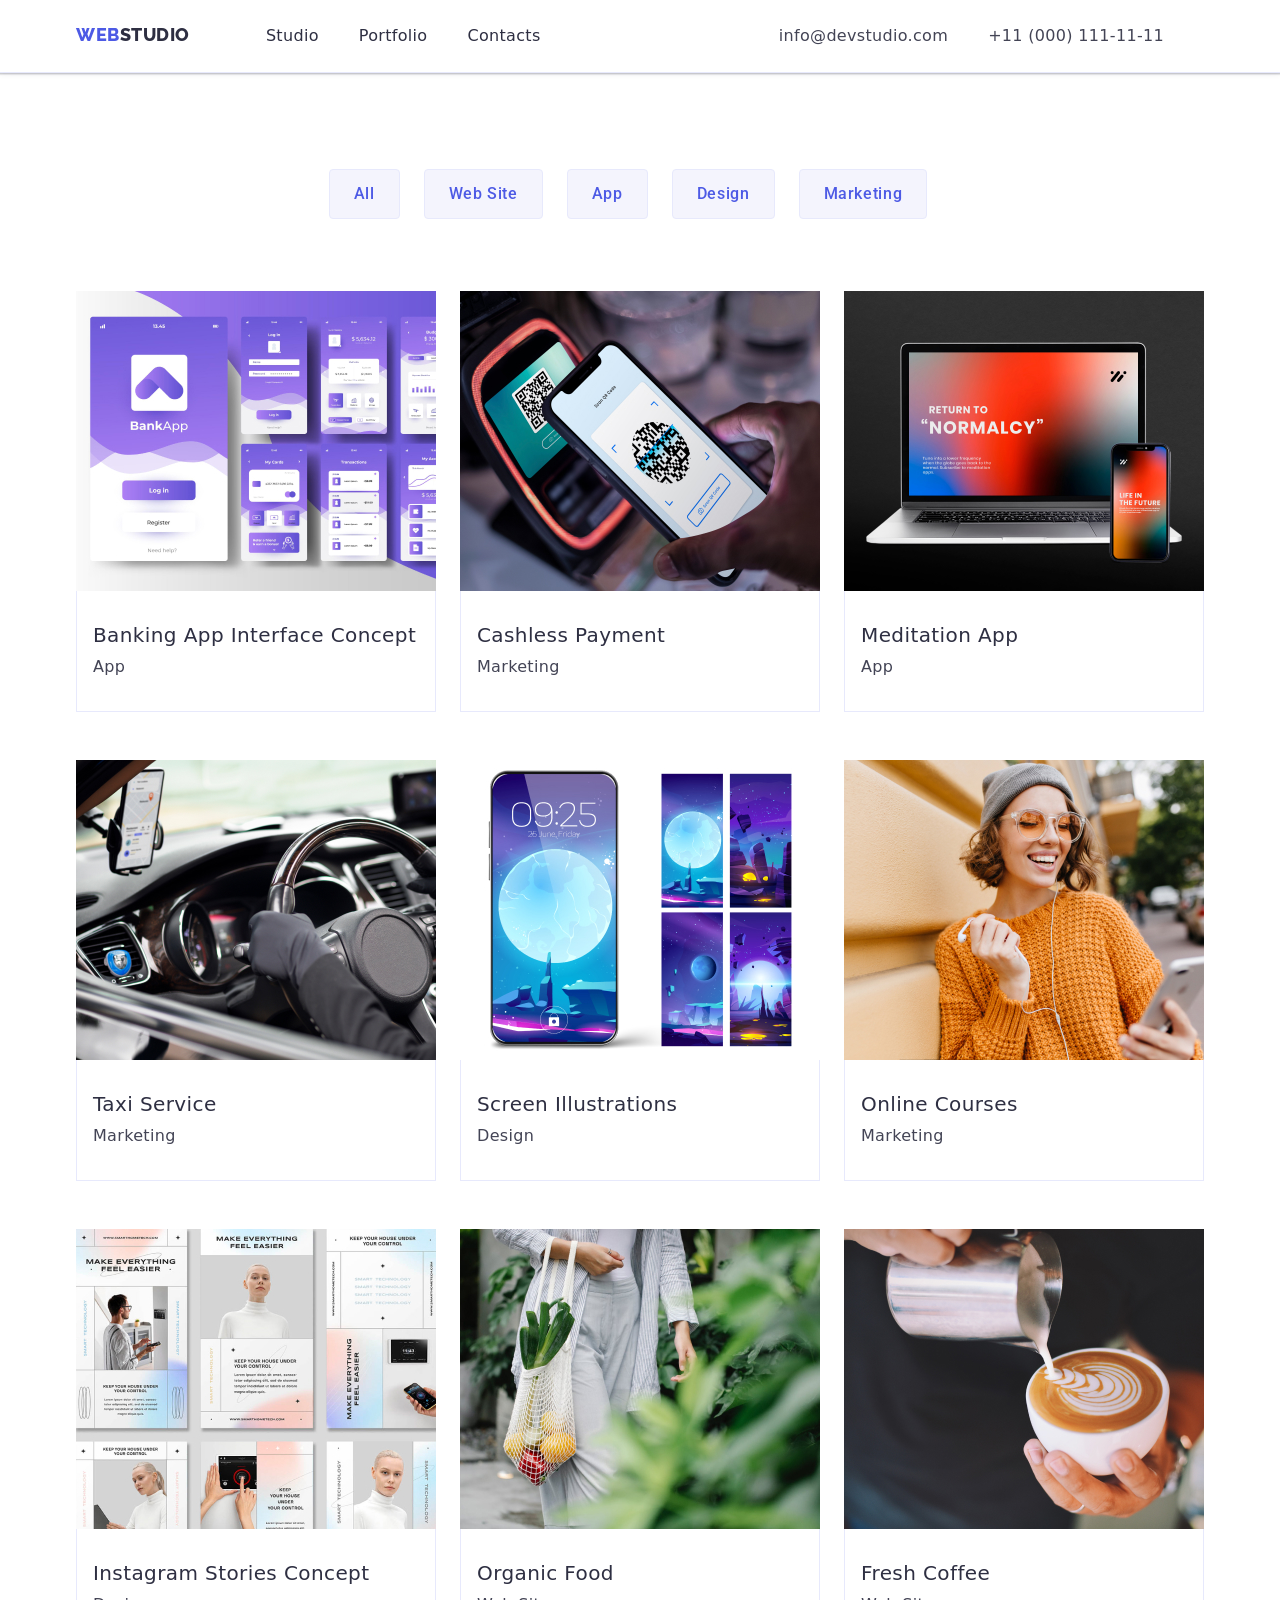
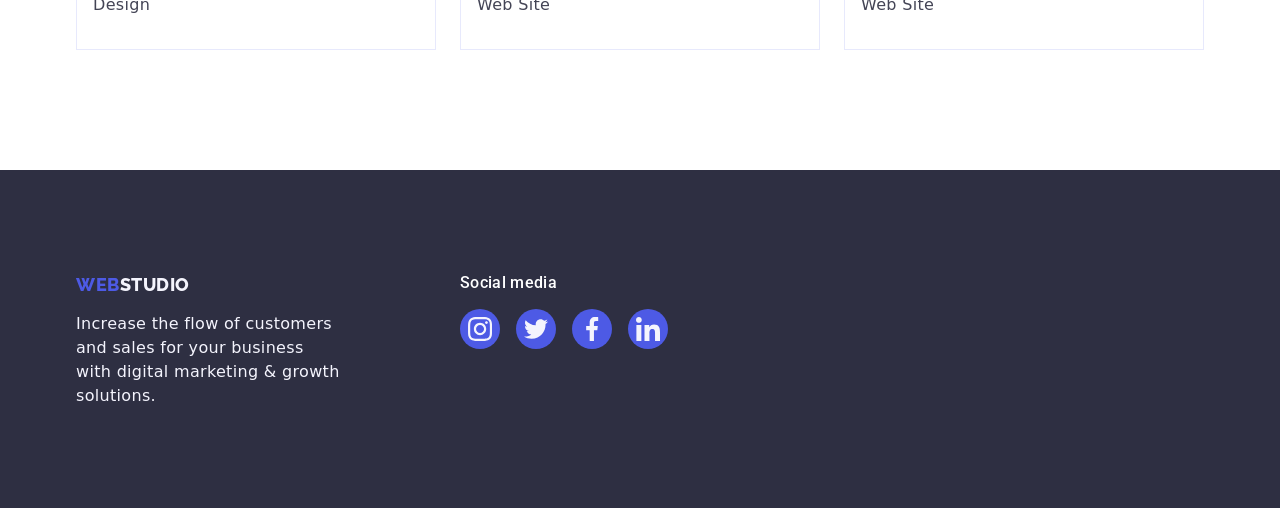
==== portfolio.html @ 23649ca3 "commit" ====
<!DOCTYPE html>
<html lang="en">
  <head>
    <meta charset="UTF-8" />
    <meta http-equiv="X-UA-Compatible" content="IE=edge" />
    <meta name="viewport" content="width=device-width, initial-scale=1.0" />
    <title>Document</title>
    <link rel="stylesheet" href="./css/styles.css" />
    <link rel="preconnect" href="https://fonts.googleapis.com" />
    <link rel="preconnect" href="https://fonts.gstatic.com" crossorigin />
    <link
      href="https://fonts.googleapis.com/css2?family=Montserrat:wght@400;700&family=Roboto:wght@400;500;700&display=swap"
      rel="stylesheet"
    />
    <link rel="preconnect" href="https://fonts.googleapis.com" />
    <link rel="preconnect" href="https://fonts.gstatic.com" crossorigin />
    <link
      href="https://fonts.googleapis.com/css2?family=Montserrat:wght@400;700&family=Raleway:wght@800&family=Roboto:wght@400;500;700&display=swap"
      rel="stylesheet"
    />
    <link
      rel="stylesheet"
      href="https://cdn.jsdelivr.net/npm/modern-normalize@1.1.0/modern-normalize.min.css"
    />
  </head>
  <body>
    <!-- Header -->
    <header class="page-header">
      <div class="container page-header-boxing">
        <nav class="page-nav">
          <a href="./index.html" class="logo link"
            >Web<span class="studio-color">Studio</span></a
          >
          <ul class="menu list">
            <li>
              <a class="menu-item   link" href="./index.html">Studio</a>
            </li>
            <li>
              <a class="menu-item   link" href="./portfolio.html"
                >Portfolio</a
              >
            </li>
            <li>
              <a class="menu-item   link" href="">Contacts</a>
            </li>
          </ul>
        </nav>

        <address class="address">
          <ul class="list">
            <li>
              <a href="mailto:info@devstudio.com" class="link contact"
                >info@devstudio.com</a
              >
            </li>
            <li>
              <a href="tel:+110001111111" class="link contact"
                >+11 (000) 111-11-11</a
              >
            </li>
          </ul>
        </address>
      </div>
    </header>
    <!-- Main -->
    <main>
      <section class="buttons-box">
        <div class="container">
          <h1 hidden>Title hidden</h1>

          <!-- Buttons -->
          <ul class="list buttons-list-portfolio">
            <li>
              <button class="navigation-button" type="button">All</button>
            </li>
            <li>
              <button class="navigation-button" type="button">Web Site</button>
            </li>
            <li>
              <button class="navigation-button" type="button">App</button>
            </li>
            <li>
              <button class="navigation-button" type="button">Design</button>
            </li>
            <li>
              <button class="navigation-button" type="button">Marketing</button>
            </li>
          </ul>
          <!-- Images -->
          <ul class="list portfolio-box">
            <li class="portfolio-item">
              <a class="link portfolio-link-wrapper" href=""
                ><div class="portfolio-img-wrapper">
                  <img
                    src="./images/Banking-app-interface-concept.jpg"
                    alt="Banking App Interface Concept"
                    width="360"
                  />
                  <p class="overlay">
                    14 Stylish and User-Friendly App Design Concepts · Task
                    Manager App · Calorie Tracker App · Exotic Fruit Ecommerce
                    App · Cloud Storage App
                  </p>
                </div>
                <div class="portfolio-picture-descr">
                  <h2 class="small-title">Banking App Interface Concept</h2>
                  <p class="small-descr">App</p>
                </div>
              </a>
            </li>
            <li class="portfolio-item">
              <a class="link portfolio-link-wrapper" href=""
                ><div class="portfolio-img-wrapper">
                  <img
                    src="./images/cashless-payment.jpg"
                    alt="Cashless Payment"
                    width="360"
                  />
                  <p class="overlay">
                    14 Stylish and User-Friendly App Design Concepts · Task
                    Manager App · Calorie Tracker App · Exotic Fruit Ecommerce
                    App · Cloud Storage App
                  </p>
                </div>
                <div class="portfolio-picture-descr">
                  <h2 class="small-title">Cashless Payment</h2>
                  <p class="small-descr">Marketing</p>
                </div>
              </a>
            </li>
            <li class="portfolio-item">
              <a class="link portfolio-link-wrapper" href=""
                ><div class="portfolio-img-wrapper">
                  <img
                    src="./images/meditation-app.jpg"
                    alt="Meditation App"
                    width="360"
                  />
                  <p class="overlay">
                    14 Stylish and User-Friendly App Design Concepts · Task
                    Manager App · Calorie Tracker App · Exotic Fruit Ecommerce
                    App · Cloud Storage App
                  </p>
                </div>
                <div class="portfolio-picture-descr">
                  <h2 class="small-title">Meditation App</h2>
                  <p class="small-descr">App</p>
                </div>
              </a>
            </li>
            <li class="portfolio-item">
              <a class="link portfolio-link-wrapper" href=""
                ><div class="portfolio-img-wrapper">
                  <img
                    src="./images/taxi-service.jpg"
                    alt="Taxi Service"
                    width="360"
                  />
                  <p class="overlay">
                    14 Stylish and User-Friendly App Design Concepts · Task
                    Manager App · Calorie Tracker App · Exotic Fruit Ecommerce
                    App · Cloud Storage App
                  </p>
                </div>
                <div class="portfolio-picture-descr">
                  <h2 class="small-title">Taxi Service</h2>
                  <p class="small-descr">Marketing</p>
                </div>
              </a>
            </li>
            <li class="portfolio-item">
              <a class="link portfolio-link-wrapper" href=""
                ><div class="portfolio-img-wrapper">
                  <img
                    src="./images/screen-illustration.jpg"
                    alt="Screen Illustrations"
                    width="360"
                  />
                  <p class="overlay">
                    14 Stylish and User-Friendly App Design Concepts · Task
                    Manager App · Calorie Tracker App · Exotic Fruit Ecommerce
                    App · Cloud Storage App
                  </p>
                </div>
                <div class="portfolio-picture-descr">
                  <h2 class="small-title">Screen Illustrations</h2>
                  <p class="small-descr">Design</p>
                </div>
              </a>
            </li>
            <li class="portfolio-item">
              <a class="link portfolio-link-wrapper" href=""
                ><div class="portfolio-img-wrapper">
                  <img
                    src="./images/online-courses.jpg"
                    alt="Online Courses"
                    width="360"
                  />
                  <p class="overlay">
                    14 Stylish and User-Friendly App Design Concepts · Task
                    Manager App · Calorie Tracker App · Exotic Fruit Ecommerce
                    App · Cloud Storage App
                  </p>
                </div>
                <div class="portfolio-picture-descr">
                  <h2 class="small-title">Online Courses</h2>
                  <p class="small-descr">Marketing</p>
                </div>
              </a>
            </li>
            <li class="portfolio-item">
              <a class="link portfolio-link-wrapper" href=""
                ><div class="portfolio-img-wrapper"><img
                  src="./images/instagram-stories-concept.jpg"
                  alt="Instagram Stories Concept"
                  width="360"
                />
                <p class="overlay">
                  14 Stylish and User-Friendly App Design Concepts · Task
                  Manager App · Calorie Tracker App · Exotic Fruit Ecommerce App
                  · Cloud Storage App
                </p></div>
                <div class="portfolio-picture-descr">
                  <h2 class="small-title">Instagram Stories Concept</h2>
                  <p class="small-descr">Design</p>
                </div>
              </a>
            </li>
            <li class="portfolio-item">
              <a class="link portfolio-link-wrapper " href=""
                ><div class="portfolio-img-wrapper"><img
                  src="./images/organic-food.jpg"
                  alt="Organic Food"
                  width="360"
                />
                <p class="overlay">
                  14 Stylish and User-Friendly App Design Concepts · Task
                  Manager App · Calorie Tracker App · Exotic Fruit Ecommerce App
                  · Cloud Storage App
                </p></div>
                <div class="portfolio-picture-descr">
                  <h2 class="small-title">Organic Food</h2>
                  <p class="small-descr">Web Site</p>
                </div>
              </a>
            </li>
            <li class="portfolio-item">
              <a class="link portfolio-link-wrapper " href=""
                ><div class="portfolio-img-wrapper"><img
                  src="./images/fresh-coffee.jpg"
                  alt="Fresh Coffee"
                  width="360"
                />
                <p class="overlay">
                  14 Stylish and User-Friendly App Design Concepts · Task
                  Manager App · Calorie Tracker App · Exotic Fruit Ecommerce App
                  · Cloud Storage App
                </p></div>
                <div class="portfolio-picture-descr">
                  <h2 class="small-title">Fresh Coffee</h2>
                  <p class="small-descr">Web Site</p>
                </div>
              </a>
            </li>
          </ul>
        </div>
      </section>
    </main>
    <!-- Footer -->
    <footer class="page-footer section">
      <div class="container webstudio-container">
        <section class="websudio">
          <a href="./index.html" class="logo link"
            >Web<span class="studio-color-dark-theme">Studio</span></a
          >
          <p class="small-descr small-descr-dark-theme footer-descr">
            Increase the flow of customers and sales for your business with
            digital marketing & growth solutions.
          </p>
        </section>
        <section class="links">
          <a class="footer-header">Social media</a>
          <ul class="footer-links">
            <li class="our-team-link-item list">
              <a class="our-team-link" href=""
                ><svg class="our-team-soc-icon" width="24px" height="24px">
                  <use href="./images/icons.svg#icon-instagram"></use>
                </svg>
              </a>
            </li>
            <li class="our-team-link-item list">
              <a class="our-team-link" href=""
                ><svg class="our-team-soc-icon" width="24px" height="24px">
                  <use href="./images/icons.svg#icon-twitter"></use></svg
              ></a>
            </li>
            <li class="our-team-link-item list">
              <a class="our-team-link" href=""
                ><svg class="our-team-soc-icon" width="24px" height="24px">
                  <use href="./images/icons.svg#icon-facebook"></use></svg
              ></a>
            </li>
            <li class="our-team-link-item list">
              <a class="our-team-link" href=""
                ><svg class="our-team-soc-icon" width="24px" height="24px">
                  <use href="./images/icons.svg#icon-linkedin"></use></svg
              ></a>
            </li>
          </ul>
        </section>
      </div>
    </footer>
  </body>
</html>
---- css/styles.css ----
body {
  font-family: "Roboto", sans-serif;
}

/* ==================ERASING STYLES================== */
*,
*::before,
*::after {
  box-sizing: border-box;
}
h1,
h2,
body,
p {
  margin: 0;
}
address {
  font-style: normal;
}
img {
  display: block;
}
ul,
li {
  text-decoration: none;
  margin: 0;
  padding-left: 0;
}

button {
  cursor: pointer;
}

/* ==================ELEMENTS================== */
:root {
  --small-text-color: #2e2f42;
  --background-color: #ffffff;
  --hover-and-focus-color: #404bbf;
  --blue-button-and-logo-color: #4d5ae5;
  --small-text-dark-theme-color: #f4f4fd;
  --green-icon-focus-hover-color: #31d0aa;
}
/* ==================COMPONENTS================== */
.secondary-title {
  font-size: 36px;
  line-height: 1.11;
  /* identical to box height, or 111% */

  text-align: center;
  letter-spacing: 0.02em;
  text-transform: capitalize;

  color: var(--small-text-color);
}
.studio-color {
  color: var(--small-text-color);
}
.small-title {
  font-weight: 500;
  font-size: 20px;
  line-height: 1.2;

  letter-spacing: 0.02em;
  color: var(--small-text-color);
}
.small-descr {
  font-weight: 400;
  font-size: 16px;
  line-height: 1.5;
  /* or 150% */

  letter-spacing: 0.02em;

  /* SLATE */

  color: #434455;
}
.small-descr-dark-theme {
  color: var(--small-text-dark-theme-color);
}
.studio-color-dark-theme {
  color: var(--small-text-dark-theme-color);
}

/* ==================Header================== */

.logo {
  font-family: "Raleway", sans-serif;
  font-weight: 800;
  font-size: 18px;
  letter-spacing: 0.03em;
  line-height: 1.17;
  text-decoration: none;
  text-transform: uppercase;
  color: var(--blue-button-and-logo-color);
}
.menu-item {
  font-weight: 500;
  font-size: 16px;
  line-height: 1.5;
  letter-spacing: 0.02em;
  color: var(--small-text-color);
}
.contact {
  font-style: normal;
  font-weight: 400;
  font-size: 16px;
  line-height: 1.5;

  letter-spacing: 0.02em;
  color: #434455;
}

.menu-item:hover,
.menu-item:focus,
.contact:hover,
.contact:focus {
  color: var(--hover-and-focus-color);
}
.list {
  list-style: none;
}
.link {
  text-decoration: none;
}

/* ==================Hero================== */

.main-title {
  font-size: 56px;
  line-height: 1.07;
  letter-spacing: 0.02em;

  color: var(--background-color);
}
.hero-button {
  width: 169px;
  height: 56px;

  font-family: "Roboto", sans-serif;
  font-style: normal;
  background: var(--blue-button-and-logo-color);
  box-shadow: 0px 4px 4px rgba(0, 0, 0, 0.15);
  border-radius: 4px;

  font-weight: 500;
  font-size: 16px;
  line-height: 1.5;
  letter-spacing: 0.04em;

  color: white;
}
.hero-button:hover,
.hero-button:focus {
  background-color: var(--hover-and-focus-color);
}

/* ==================MAIN================== */
.our-team-list-item {
  background-color: var(--background-color);
}

/* ==================FOOTER================== */

.page-footer {
  line-height: 1.17;
  letter-spacing: 0.03em;
  color: var(--blue-button-and-logo-color);

  /* NAVY BLUE */

  background: var(--small-text-color);
}

/* ==================BOXING PORTFOLIO================== */
.container {
  width: 1158px;
  padding-left: 15px;
  padding-right: 15px;
  margin: 0 auto;
}
.page-footer p {
  max-width: 264px;
}

.page-header {
  padding-top: 24px;
  padding-bottom: 24px;
  margin: 0 auto;

  border-bottom: 1px solid #e7e9fc;
  box-shadow: 0px 2px 1px rgba(46, 47, 66, 0.08),
    0px 1px 1px rgba(46, 47, 66, 0.16), 0px 1px 6px rgba(46, 47, 66, 0.08);
}

.page-header-boxing {
  justify-content: space-between;
  display: flex;
  align-items: center;
}
.menu,
.page-nav,
.list {
  display: flex;
}
.logo {
  margin-right: 76px;
}
.menu-item,
.contact {
  margin-right: 40px;
}
.buttons-list-portfolio {
  justify-content: center;
}
.navigation-button {
  margin-right: 24px;
  text-align: center;
  padding: 12px 24px;
}
.portfolio-box {
  padding-bottom: 120px;
}
.buttons-box {
  padding-top: 96px;
}
.portfolio-picture-descr {
  padding: 32px 0 32px 16px;
  border-bottom: 1px solid #e7e9fc;
  border-right: 1px solid #e7e9fc;
  border-left: 1px solid #e7e9fc;
}
.portfolio-box {
  margin-top: 72px;
  display: flex;
  flex-wrap: wrap;

  gap: 48px 24px;
}

.page-footer {
  padding-top: 104px;
  padding-bottom: 100px;
}
.page-footer p {
  margin-top: 16px;
}
.small-title {
  margin-bottom: 8px;
}
/* ==================BOXING INDEX================== */
.hero {
  text-align: center;
  padding-top: 188px;
  padding-bottom: 188px;
}
.our-team-list-item h3 {
  margin-top: 32px;
}
.hero-button {
  margin-top: 48px;
}
.small-descr-section {
  padding-top: 120px;
  padding-bottom: 120px;
}

.small-descr-section-item:nth-child(-n + 3) {
  margin-right: 24px;
}
.small-descr-section-item {
  width: 264px;
}

.what-are-we-doing {
  padding-bottom: 120px;
}
.secondary-title {
  margin-bottom: 72px;
}
.what-are-we-doing-item {
  border: 1px solid #e7e9fc;
  margin-right: 24px;
}

.our-team {
  margin: 0 auto;
  background-color: var(--small-text-dark-theme-color);
  padding-top: 120px;
  padding-bottom: 120px;
}
.our-team-list-item {
  margin-right: 24px;
  box-shadow: 0px 1px 6px rgba(46, 47, 66, 0.08),
    0px 1px 1px rgba(46, 47, 66, 0.16), 0px 2px 1px rgba(46, 47, 66, 0.08);
  border-radius: 0px 0px 4px 4px;
  text-align: center;
  padding-bottom: 32px;
}
.links {
  margin-left: 120px;
}
.footer-links {
  margin-top: 16px;
}

.footer-header {
  font-family: "Roboto";
  font-weight: 500;
  font-size: 16px;

  letter-spacing: 0.02em;

  color: var(--background-color);
}

/* ==================PORTFOLIO================== */
.navigation-button {
  font-family: "Roboto", sans-serif;
  font-style: normal;

  font-weight: 500;
  font-size: 16px;
  line-height: 1.5;
  letter-spacing: 0.04em;

  /* CLOUD */

  background: var(--small-text-dark-theme-color);
  /* CORNFLOWER */

  border: 1px solid #e7e9fc;
  border-radius: 4px;

  color: var(--blue-button-and-logo-color);
}
.portfolio-item:hover,
.portfolio-item:focus {
  box-shadow: 0px 1px 6px rgba(46, 47, 66, 0.08),
    0px 1px 1px rgba(46, 47, 66, 0.16), 0px 2px 1px rgba(46, 47, 66, 0.08);
}
.navigation-button:hover,
.navigation-button:focus {
  color: var(--background-color);
  background-color: var(--hover-and-focus-color);
  box-shadow: 0px 1px 6px rgba(46, 47, 66, 0.08),
    0px 1px 1px rgba(46, 47, 66, 0.16), 0px 2px 1px rgba(46, 47, 66, 0.08);
}

/* ==================IMAGES AND VECTOR================== */
.hero {
  max-width: 1400px;
  margin: 0 auto;
  background-image: linear-gradient(
      rgba(46, 47, 66, 0.7),
      rgba(46, 47, 66, 0.7)
    ),
    url("../images/hero-image.png");
  background-repeat: no-repeat;
  background-position: center;
  background-size: cover;
}
.small-text-image {
  width: 264px;
  height: 112px;
  background-color: rgba(244, 244, 253, 1);
  display: flex;
  justify-content: center;
  align-items: center;
  border-radius: 4px;
}
.small-text-icon {
  width: 64px;
  height: 60px;
}
.our-team-links {
  margin-top: 8px;
  display: flex;
  justify-content: center;
}
.our-team .our-team-link-item:nth-child(-n + 3) {
  margin-right: 24px;
}

.links .our-team-link-item:nth-child(-n + 3) {
  margin-right: 16px;
}
.our-team-link-item {
  width: 40px;
  height: 40px;
}
.our-team-link {
  width: 100%;
  height: 100%;
  border-radius: 50%;
  background-color: var(--blue-button-and-logo-color);
  display: flex;
  align-items: center;
  justify-content: center;
}
.customers-section {
  padding-top: 120px;
  padding-bottom: 120px;
}
.our-team-soc-icon {
  fill: var(--small-text-dark-theme-color);
}
.our-team-link:hover,
.our-team-link:focus {
  background-color: var(--hover-and-focus-color);
}
.footer-links .our-team-link:hover,
.footer-links .our-team-link:focus {
  background-color: var(--green-icon-focus-hover-color);
}
.customers-list {
  display: flex;
  justify-content: space-between;
}
.customers-item {
  width: 168px;
  height: 88px;
}
.customers-item:nth-child(-n + 5) {
  margin-right: 24px;
}
.customers-link {
  width: 100%;
  height: 100%;
  display: flex;
  justify-content: center;
  align-items: center;
  padding: 16px 32px;
  border: 1px solid #8e8f99;
  border-radius: 4px;
  color: #8e8f99;
}
.customers-icon {
  fill: currentColor;
}
.customers-link:hover,
.customers-link:focus {
  color: var(--hover-and-focus-color);
  border-color: var(--hover-and-focus-color);
}
.footer-links {
  display: flex;
}
.webstudio-container {
  display: flex;
}

/* ==================ANIMATION AND OVERLAYS================== */
.overlay {
  font-weight: 400px;
  font-size: 16px;
  line-height: 24px;
  letter-spacing: 0.02em;
  transform: translate(0, 100%);
  transition: transform 250ms cubic-bezier(0.4, 0, 0.2, 1);

  padding-top: 40px;
  padding-left: 32px;
  padding-right: 32px;

  background-color: var(--blue-button-and-logo-color);
  color: var(--small-text-dark-theme-color);
  position: absolute;
  left: 0;
  top: 0;
  height: 100%;
  width: 100%;
}
.portfolio-img-wrapper {
  position: relative;
  overflow: hidden;
}
.portfolio-link-wrapper:hover .overlay,
.portfolio-link-wrapper:focus .overlay {
  transform: translate(0, 0);
}

.menu-item::after {
  content: '';
  position: absolute;
  width: 0;
  height: 4px;
  bottom: -20px;
  right: 0;
  background: var(--hover-and-focus-color);
  border-radius: 2px;
  transition: width 0.5s, left 0.5s;
}
.menu-item{
  position: relative;
}
.menu-item:hover::after{
  width: 100%;
  left: 0;
}
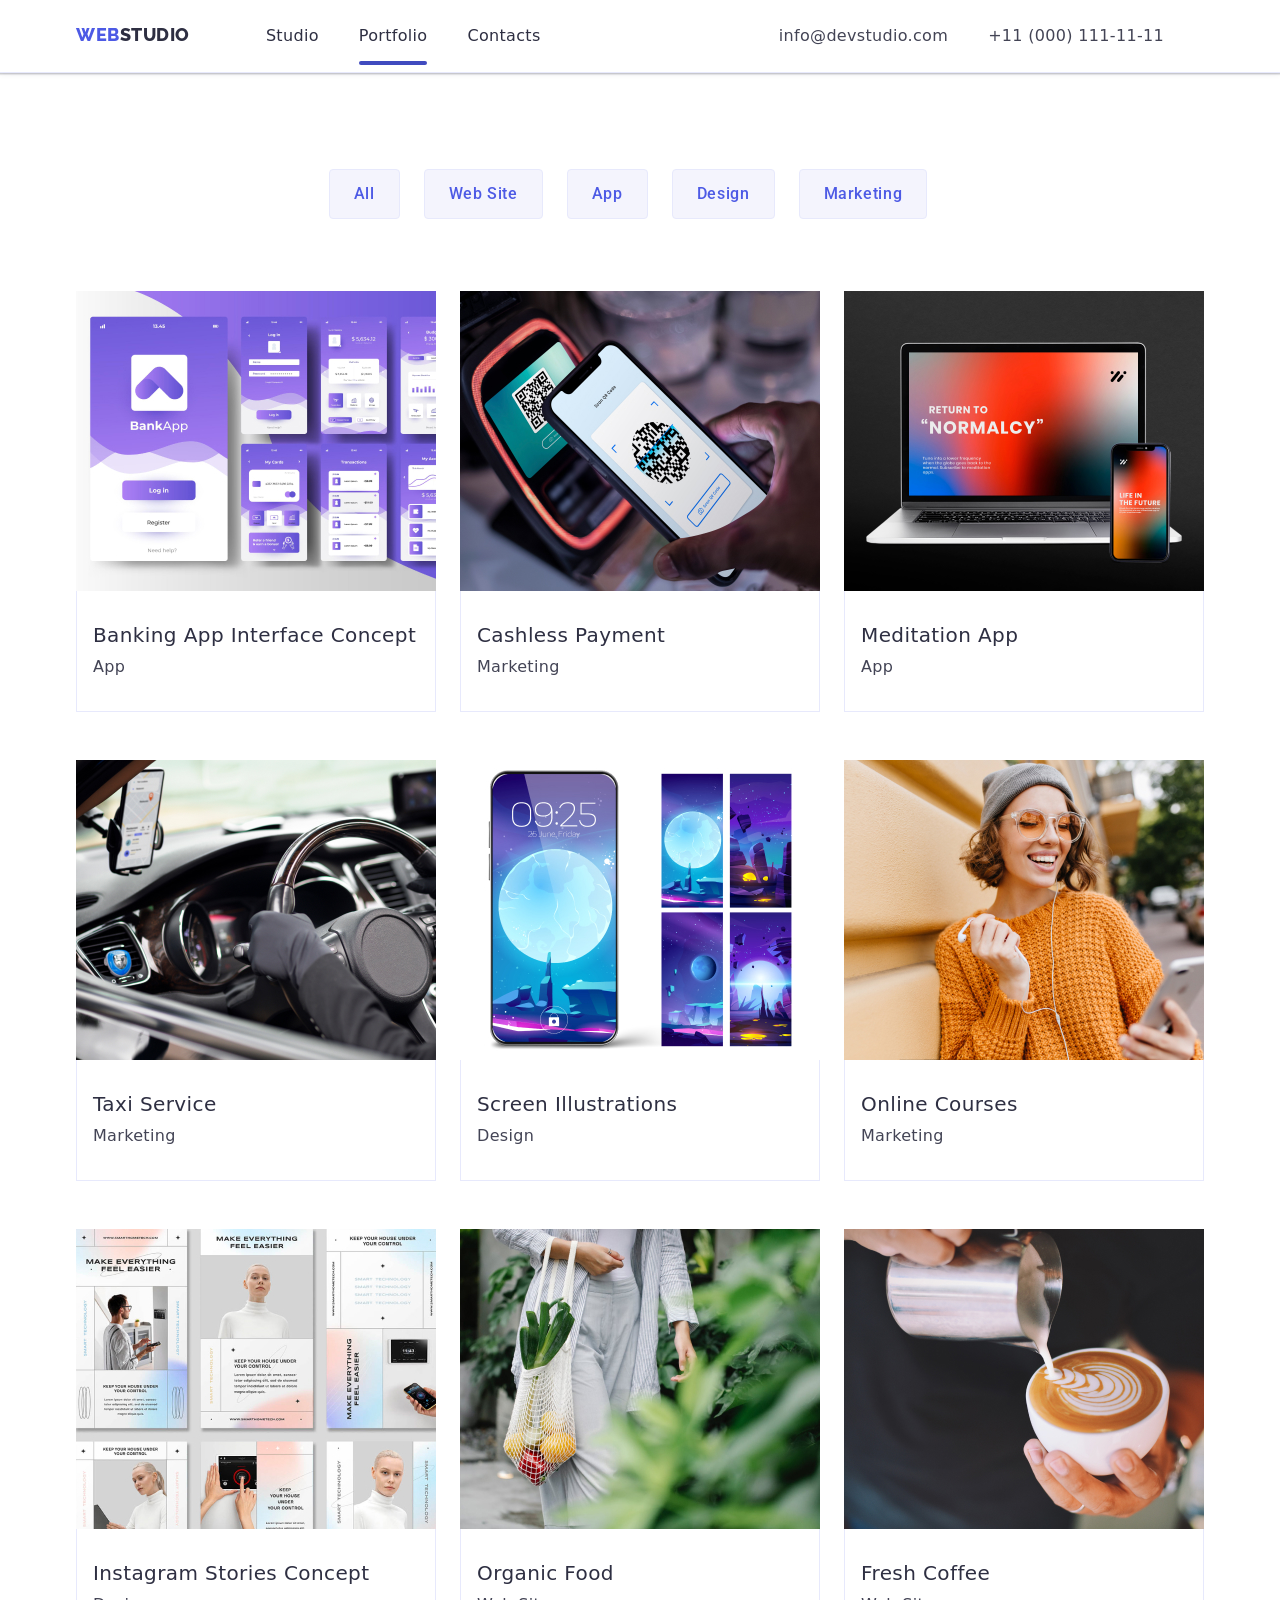
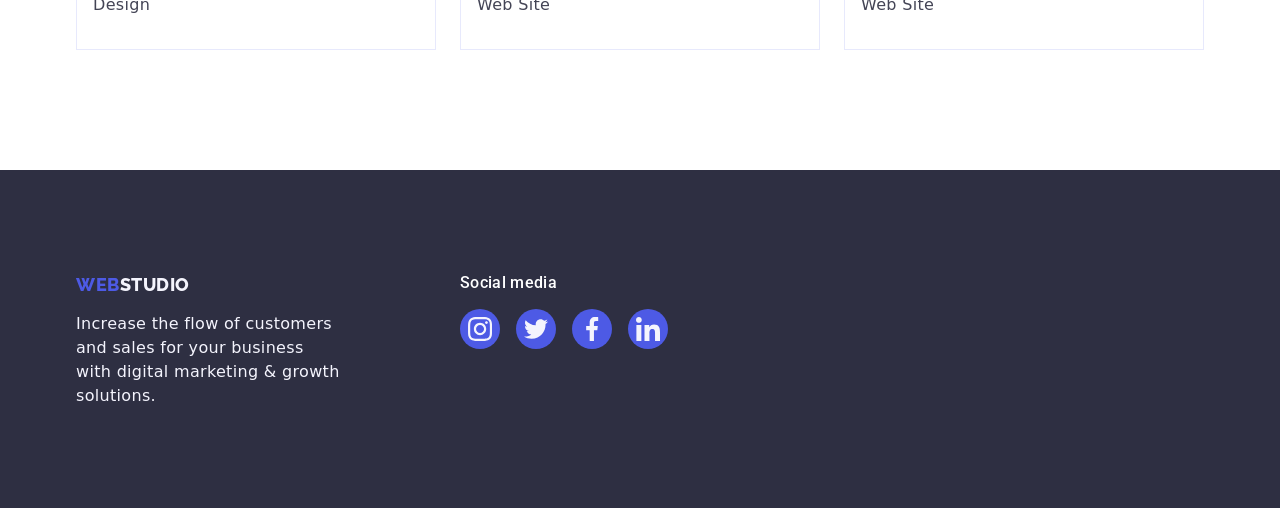
==== commit f7733926: "updt" ====
--- a/portfolio.html
+++ b/portfolio.html
@@ -33,15 +33,13 @@
           >
           <ul class="menu list">
             <li>
-              <a class="menu-item   link" href="./index.html">Studio</a>
-            </li>
-            <li>
-              <a class="menu-item   link" href="./portfolio.html"
-                >Portfolio</a
-              >
-            </li>
-            <li>
-              <a class="menu-item   link" href="">Contacts</a>
+              <a class="menu-item link" href="./index.html">Studio</a>
+            </li>
+            <li>
+              <a class="menu-item menu-item-portfolio-portfolio link" href="./portfolio.html">Portfolio</a>
+            </li>
+            <li>
+              <a class="menu-item link" href="">Contacts</a>
             </li>
           </ul>
         </nav>
@@ -210,16 +208,18 @@
             </li>
             <li class="portfolio-item">
               <a class="link portfolio-link-wrapper" href=""
-                ><div class="portfolio-img-wrapper"><img
-                  src="./images/instagram-stories-concept.jpg"
-                  alt="Instagram Stories Concept"
-                  width="360"
-                />
-                <p class="overlay">
-                  14 Stylish and User-Friendly App Design Concepts · Task
-                  Manager App · Calorie Tracker App · Exotic Fruit Ecommerce App
-                  · Cloud Storage App
-                </p></div>
+                ><div class="portfolio-img-wrapper">
+                  <img
+                    src="./images/instagram-stories-concept.jpg"
+                    alt="Instagram Stories Concept"
+                    width="360"
+                  />
+                  <p class="overlay">
+                    14 Stylish and User-Friendly App Design Concepts · Task
+                    Manager App · Calorie Tracker App · Exotic Fruit Ecommerce
+                    App · Cloud Storage App
+                  </p>
+                </div>
                 <div class="portfolio-picture-descr">
                   <h2 class="small-title">Instagram Stories Concept</h2>
                   <p class="small-descr">Design</p>
@@ -227,17 +227,19 @@
               </a>
             </li>
             <li class="portfolio-item">
-              <a class="link portfolio-link-wrapper " href=""
-                ><div class="portfolio-img-wrapper"><img
-                  src="./images/organic-food.jpg"
-                  alt="Organic Food"
-                  width="360"
-                />
-                <p class="overlay">
-                  14 Stylish and User-Friendly App Design Concepts · Task
-                  Manager App · Calorie Tracker App · Exotic Fruit Ecommerce App
-                  · Cloud Storage App
-                </p></div>
+              <a class="link portfolio-link-wrapper" href=""
+                ><div class="portfolio-img-wrapper">
+                  <img
+                    src="./images/organic-food.jpg"
+                    alt="Organic Food"
+                    width="360"
+                  />
+                  <p class="overlay">
+                    14 Stylish and User-Friendly App Design Concepts · Task
+                    Manager App · Calorie Tracker App · Exotic Fruit Ecommerce
+                    App · Cloud Storage App
+                  </p>
+                </div>
                 <div class="portfolio-picture-descr">
                   <h2 class="small-title">Organic Food</h2>
                   <p class="small-descr">Web Site</p>
@@ -245,17 +247,19 @@
               </a>
             </li>
             <li class="portfolio-item">
-              <a class="link portfolio-link-wrapper " href=""
-                ><div class="portfolio-img-wrapper"><img
-                  src="./images/fresh-coffee.jpg"
-                  alt="Fresh Coffee"
-                  width="360"
-                />
-                <p class="overlay">
-                  14 Stylish and User-Friendly App Design Concepts · Task
-                  Manager App · Calorie Tracker App · Exotic Fruit Ecommerce App
-                  · Cloud Storage App
-                </p></div>
+              <a class="link portfolio-link-wrapper" href=""
+                ><div class="portfolio-img-wrapper">
+                  <img
+                    src="./images/fresh-coffee.jpg"
+                    alt="Fresh Coffee"
+                    width="360"
+                  />
+                  <p class="overlay">
+                    14 Stylish and User-Friendly App Design Concepts · Task
+                    Manager App · Calorie Tracker App · Exotic Fruit Ecommerce
+                    App · Cloud Storage App
+                  </p>
+                </div>
                 <div class="portfolio-picture-descr">
                   <h2 class="small-title">Fresh Coffee</h2>
                   <p class="small-descr">Web Site</p>
--- a/css/styles.css
+++ b/css/styles.css
@@ -481,7 +481,7 @@
 }
 
 .menu-item::after {
-  content: '';
+  content: "";
   position: absolute;
   width: 0;
   height: 4px;
@@ -491,10 +491,62 @@
   border-radius: 2px;
   transition: width 0.5s, left 0.5s;
 }
-.menu-item{
+.menu-item {
   position: relative;
 }
-.menu-item:hover::after{
+.menu-item:hover::after {
   width: 100%;
   left: 0;
 }
+
+.backdrop {
+  background-image: linear-gradient(
+    rgba(46, 47, 66, 0.7),
+    rgba(46, 47, 66, 0.7)
+  );
+  height: 100%;
+  width: 100%;
+  position: fixed;
+  top: 0;
+  left: 0;
+  visibility: visible;
+  transition: opacity 250ms cubic-bezier(0.4, 0, 0.2, 1);
+}
+.backdrop.is-hidden {
+  visibility: hidden;
+  opacity: 0;
+  pointer-events: none;
+}
+.backdrop-info-wrapper {
+  width: 408px;
+  height: 576px;
+  background-color: #fcfcfc;
+  margin: 88px auto;
+  padding: 24px;
+  border-radius: 4px;
+  box-shadow: 0px 1px 1px rgba(0, 0, 0, 0.14), 0px 1px 3px rgba(0, 0, 0, 0.12),
+    0px 2px 1px rgba(0, 0, 0, 0.2);
+}
+.data-model-close-button {
+  background: #e7e9fc;
+  border: 1px solid rgba(0, 0, 0, 0.1);
+  border-radius: 50%;
+  height: 24px;
+  width: 24px;
+
+  display: flex;
+  justify-content: center;
+  align-items: center;
+  margin-left: 326px;
+}
+.menu-item-studio-index::after,
+.menu-item-portfolio-portfolio::after {
+  content: "";
+  position: absolute;
+  width: 100%;
+  height: 4px;
+  bottom: -20px;
+  right: 0;
+  background: var(--hover-and-focus-color);
+  border-radius: 2px;
+}
